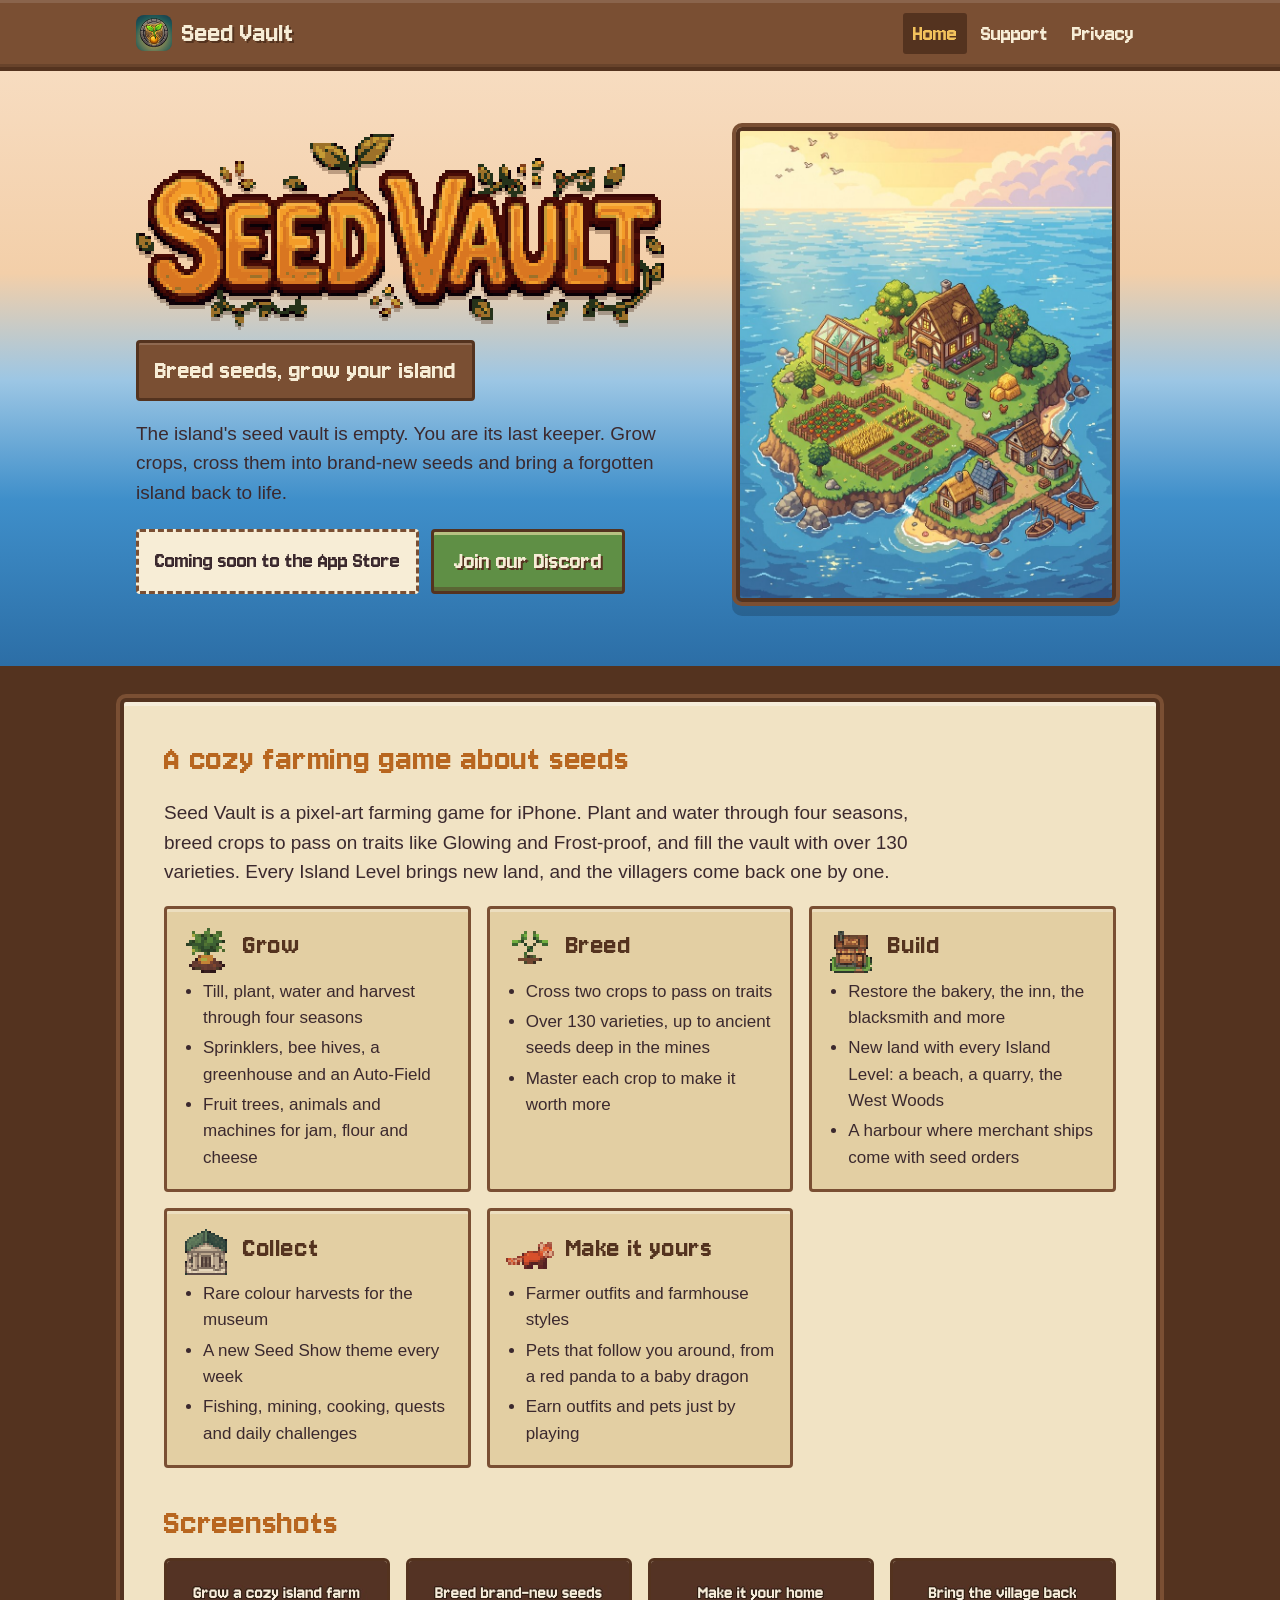
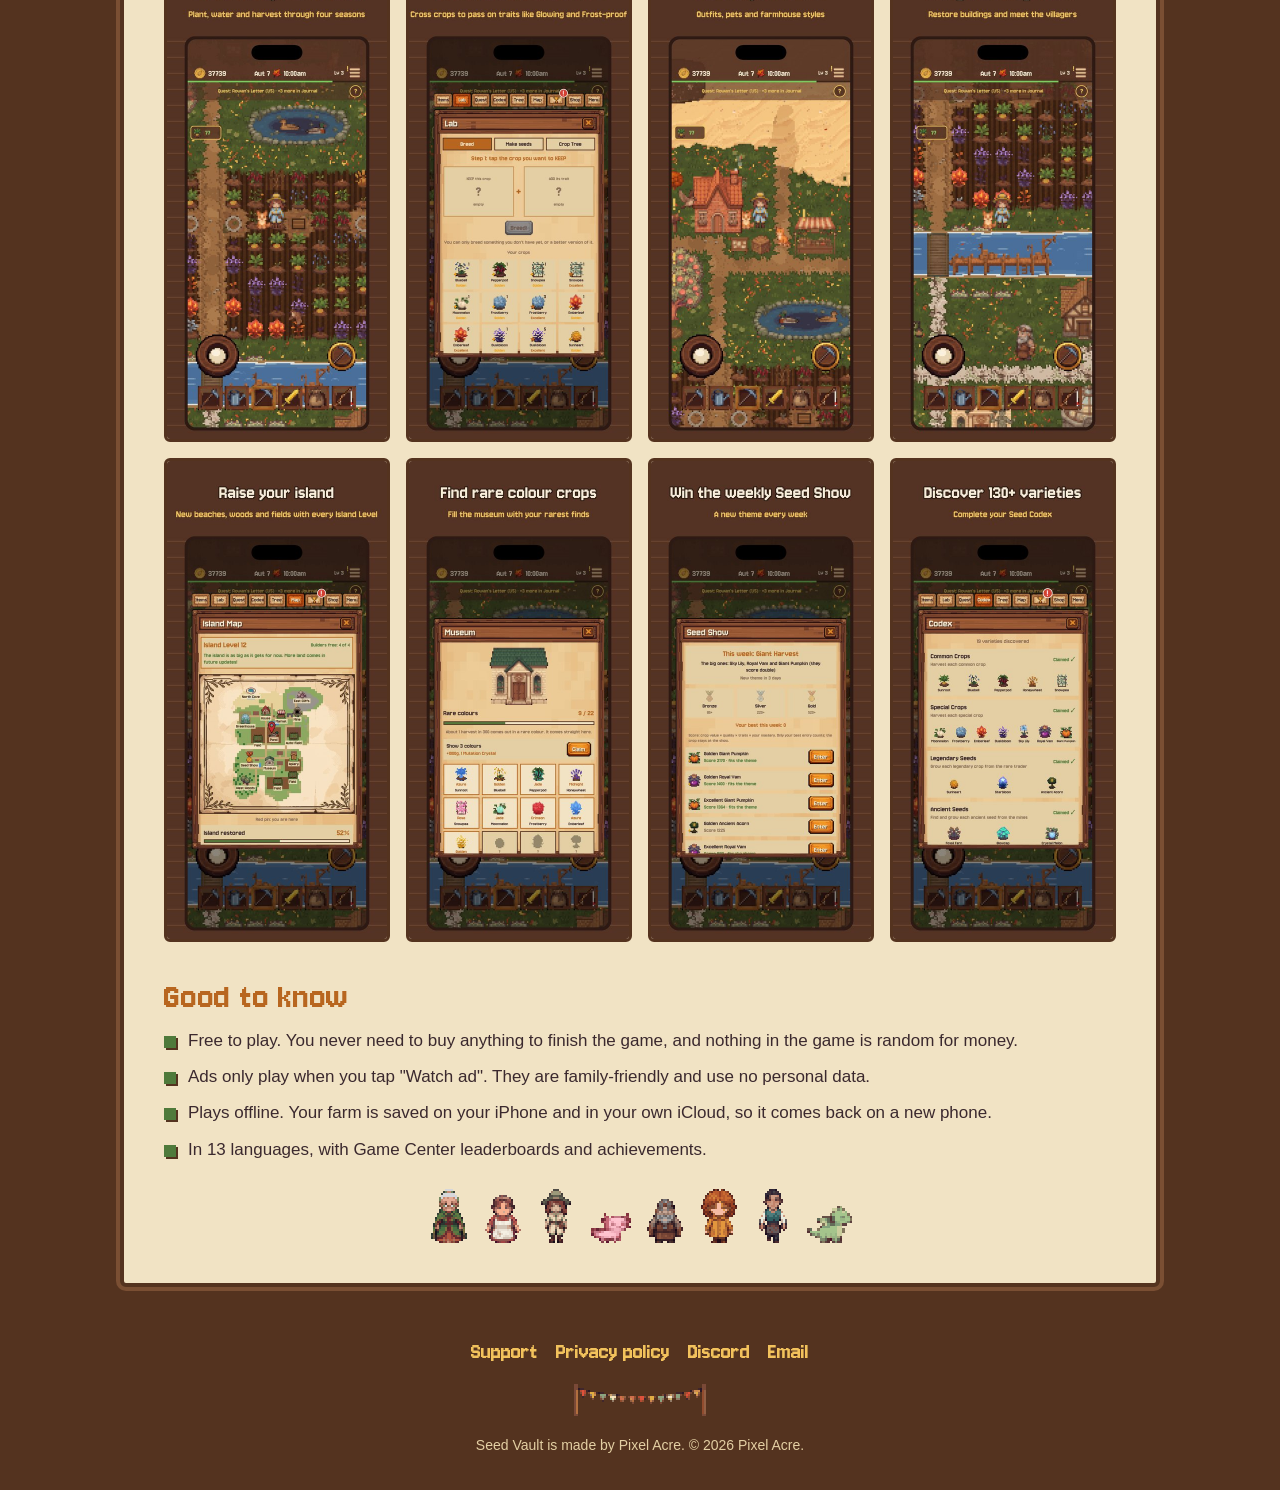
==== index.html @ 50d83bbb "Add files via upload" ====
<!doctype html>
<html lang="en">
<head>
  <meta charset="utf-8">
  <meta name="viewport" content="width=device-width, initial-scale=1">
  <title>Seed Vault: Island Farm</title>
  <meta name="description" content="Seed Vault is a cozy pixel-art farming game for iPhone: grow crops, breed brand-new seeds and bring a forgotten island back to life. Made by Pixel Acre.">
  <meta name="theme-color" content="#7a4f33">
  <meta property="og:title" content="Seed Vault: Island Farm">
  <meta property="og:description" content="Breed seeds, grow your island. A cozy pixel-art farming game for iPhone.">
  <meta property="og:image" content="images/icon-512.png">
  <link rel="icon" type="image/png" sizes="32x32" href="images/favicon-32.png">
  <link rel="icon" type="image/png" sizes="64x64" href="images/favicon-64.png">
  <link rel="apple-touch-icon" href="images/apple-touch-icon.png">
  <link rel="stylesheet" href="style.css">
</head>
<body>
  <header class="topbar">
    <div class="inner">
      <a class="brand" href="index.html"><img src="images/favicon-64.png" alt=""><span>Seed Vault</span></a>
      <nav class="nav" aria-label="Pages">
        <a href="index.html" aria-current="page">Home</a>
        <a href="support.html">Support</a>
        <a href="privacy.html">Privacy</a>
      </nav>
    </div>
  </header>

  <section class="hero">
    <div class="inner">
      <div>
        <h1 style="margin:0"><img class="logo px" src="images/logo.png" width="528" height="192" alt="Seed Vault"></h1>
        <p class="tagline">Breed seeds, grow your island</p>
        <p class="lead">The island's seed vault is empty. You are its last keeper. Grow crops, cross them into brand-new seeds and bring a forgotten island back to life.</p>
        <div class="buttons">
          <span class="soon">Coming soon to the App Store</span>
          <a class="btn green" href="https://discord.gg/SpHXpKDzth">Join our Discord</a>
        </div>
      </div>
      <img class="island" src="images/island.jpg" width="780" height="1398" alt="A small pixel-art island in the sea with a farmhouse, fields, a greenhouse and a harbour">
    </div>
  </section>

  <main>
    <section class="panel">
      <h2>A cozy farming game about seeds</h2>
      <p class="intro">Seed Vault is a pixel-art farming game for iPhone. Plant and water through four seasons, breed crops to pass on traits like Glowing and Frost-proof, and fill the vault with over 130 varieties. Every Island Level brings new land, and the villagers come back one by one.</p>

      <div class="features">
        <div class="card">
          <div class="head"><img class="px" src="images/sprites/crop_sunroot_3.png" alt=""><h3>Grow</h3></div>
          <ul>
            <li>Till, plant, water and harvest through four seasons</li>
            <li>Sprinklers, bee hives, a greenhouse and an Auto-Field</li>
            <li>Fruit trees, animals and machines for jam, flour and cheese</li>
          </ul>
        </div>
        <div class="card">
          <div class="head"><img class="px" src="images/sprites/ui_icon_breed.png" alt=""><h3>Breed</h3></div>
          <ul>
            <li>Cross two crops to pass on traits</li>
            <li>Over 130 varieties, up to ancient seeds deep in the mines</li>
            <li>Master each crop to make it worth more</li>
          </ul>
        </div>
        <div class="card">
          <div class="head"><img class="px" src="images/sprites/map_icon_bakery.png" alt=""><h3>Build</h3></div>
          <ul>
            <li>Restore the bakery, the inn, the blacksmith and more</li>
            <li>New land with every Island Level: a beach, a quarry, the West Woods</li>
            <li>A harbour where merchant ships come with seed orders</li>
          </ul>
        </div>
        <div class="card">
          <div class="head"><img class="px" src="images/sprites/map_icon_museum.png" alt=""><h3>Collect</h3></div>
          <ul>
            <li>Rare colour harvests for the museum</li>
            <li>A new Seed Show theme every week</li>
            <li>Fishing, mining, cooking, quests and daily challenges</li>
          </ul>
        </div>
        <div class="card">
          <div class="head"><img class="px" src="images/sprites/pet_redpanda.png" alt=""><h3>Make it yours</h3></div>
          <ul>
            <li>Farmer outfits and farmhouse styles</li>
            <li>Pets that follow you around, from a red panda to a baby dragon</li>
            <li>Earn outfits and pets just by playing</li>
          </ul>
        </div>
      </div>

      <h2>Screenshots</h2>
      <div class="shots">
        <img src="images/shots/01_farm.jpg" width="440" height="956" loading="lazy" alt="Your farm with fields and crops">
        <img src="images/shots/02_lab.jpg" width="440" height="956" loading="lazy" alt="Breeding two crops in the Lab">
        <img src="images/shots/03_home.jpg" width="440" height="956" loading="lazy" alt="Inside the farmhouse">
        <img src="images/shots/04_village.jpg" width="440" height="956" loading="lazy" alt="The village with restored buildings">
        <img src="images/shots/05_map.jpg" width="440" height="956" loading="lazy" alt="The island map">
        <img src="images/shots/06_museum.jpg" width="440" height="956" loading="lazy" alt="The museum of rare colours">
        <img src="images/shots/07_seedShow.jpg" width="440" height="956" loading="lazy" alt="The weekly Seed Show">
        <img src="images/shots/08_codex.jpg" width="440" height="956" loading="lazy" alt="The Seed Codex">
      </div>

      <h2>Good to know</h2>
      <ul class="goodlist">
        <li>Free to play. You never need to buy anything to finish the game, and nothing in the game is random for money.</li>
        <li>Ads only play when you tap "Watch ad". They are family-friendly and use no personal data.</li>
        <li>Plays offline. Your farm is saved on your iPhone and in your own iCloud, so it comes back on a new phone.</li>
        <li>In 13 languages, with Game Center leaderboards and achievements.</li>
      </ul>

      <div class="folks" aria-hidden="true">
        <img class="px" src="images/sprites/npc_wren.png" alt="">
        <img class="px" src="images/sprites/npc_pip.png" alt="">
        <img class="px" src="images/sprites/player_down_0.png" alt="">
        <img class="px pet" src="images/sprites/pet_axolotl.png" alt="">
        <img class="px" src="images/sprites/npc_bram.png" alt="">
        <img class="px" src="images/sprites/npc_nell.png" alt="">
        <img class="px" src="images/sprites/npc_tavi.png" alt="">
        <img class="px pet" src="images/sprites/pet_dragon.png" alt="">
      </div>
    </section>
  </main>

  <footer>
    <div class="links">
      <a href="support.html">Support</a>
      <a href="privacy.html">Privacy policy</a>
      <a href="https://discord.gg/SpHXpKDzth">Discord</a>
      <a href="mailto:pixelacregames@gmail.com">Email</a>
    </div>
    <img class="px" src="images/sprites/festival_banner.png" alt="">
    <p>Seed Vault is made by Pixel Acre. © 2026 Pixel Acre.</p>
  </footer>
</body>
</html>
---- style.css ----
/* Seed Vault website. Colours are the game's own (UI/PixelStyle.swift). */
@font-face {
  font-family: "Jersey 10";
  src: url("fonts/Jersey10.ttf") format("truetype");
  font-display: swap;
}

:root {
  --parchment: #f1e3c4;
  --parchment-dark: #e3cfa3;
  --paper: #f7edd6;
  --ink: #3b292e;
  --ink-muted: #8a6e59;
  --amber: #f2c25c;
  --amber-deep: #b8661f;
  --green: #4f7a3b;
  --wood: #7a4f33;
  --wood-dark: #54331f;
  --sky: #f7dcc0;
  --sea: #3f8fca;
  --sea-deep: #2c6ea6;
  --pixel: "Jersey 10", "Courier New", monospace;
  --text: -apple-system, BlinkMacSystemFont, "Segoe UI", Roboto, "Helvetica Neue", Arial, sans-serif;
}

* { box-sizing: border-box; }

html { -webkit-text-size-adjust: 100%; }

body {
  margin: 0;
  background: var(--wood-dark);
  color: var(--ink);
  font-family: var(--text);
  font-size: 17px;
  line-height: 1.55;
}

img.px { image-rendering: pixelated; image-rendering: crisp-edges; }

a { color: var(--amber-deep); }
a:hover { color: var(--wood-dark); }

h1, h2, h3, .pixel {
  font-family: var(--pixel);
  font-weight: normal;
  letter-spacing: 0.02em;
  line-height: 1.1;
}

/* Top bar */
.topbar {
  background: var(--wood);
  border-bottom: 4px solid var(--wood-dark);
  box-shadow: inset 0 -3px 0 rgba(0, 0, 0, 0.15), inset 0 3px 0 rgba(255, 255, 255, 0.12);
}
.topbar .inner {
  max-width: 1040px;
  margin: 0 auto;
  padding: 10px 16px;
  display: flex;
  align-items: center;
  justify-content: space-between;
  gap: 12px;
}
.brand {
  display: flex;
  align-items: center;
  gap: 10px;
  color: var(--paper);
  text-decoration: none;
  font-family: var(--pixel);
  font-size: 30px;
  text-shadow: 2px 2px 0 var(--wood-dark);
}
.brand:hover { color: var(--amber); }
.brand img { width: 36px; height: 36px; border-radius: 8px; }
.nav { display: flex; gap: 4px; flex-wrap: wrap; justify-content: flex-end; }
.nav a {
  font-family: var(--pixel);
  font-size: 24px;
  color: var(--paper);
  text-decoration: none;
  padding: 2px 10px;
  border-radius: 3px;
}
.nav a:hover, .nav a[aria-current="page"] { background: var(--wood-dark); color: var(--amber); }
.brand span { white-space: nowrap; }
@media (max-width: 480px) {
  .brand span { position: absolute; width: 1px; height: 1px; overflow: hidden; clip: rect(0 0 0 0); }
  .nav { flex-wrap: nowrap; }
  .nav a { font-size: 22px; padding: 2px 8px; }
}

/* Hero */
.hero {
  background: linear-gradient(180deg, var(--sky) 0%, #f3cfa9 34%, #9cc6e4 52%, var(--sea) 72%, var(--sea-deep) 100%);
  border-bottom: 4px solid var(--wood-dark);
}
.hero .inner {
  max-width: 1040px;
  margin: 0 auto;
  padding: 40px 16px 48px;
  display: grid;
  grid-template-columns: 1fr;
  gap: 28px;
  align-items: center;
  justify-items: center;
  text-align: center;
}
.hero .logo { width: min(100%, 528px); height: auto; filter: drop-shadow(0 4px 0 rgba(84, 51, 31, 0.35)); }
.tagline {
  display: inline-block;
  margin: 6px 0 0;
  padding: 6px 16px;
  font-family: var(--pixel);
  font-size: 28px;
  color: var(--paper);
  background: var(--wood);
  border: 3px solid var(--wood-dark);
  border-radius: 4px;
  box-shadow: inset 0 2px 0 rgba(255, 255, 255, 0.15);
}
.hero p.lead {
  max-width: 34em;
  margin: 18px auto 0;
  font-size: 19px;
  color: var(--ink);
}
.buttons { display: flex; gap: 12px; flex-wrap: wrap; justify-content: center; margin-top: 22px; }
.island {
  width: min(100%, 380px);
  height: auto;
  aspect-ratio: 4 / 5;
  object-fit: cover;
  object-position: 50% 80%;   /* the island, not the sky above it */
  border: 4px solid var(--wood-dark);
  border-radius: 6px;
  box-shadow: 0 0 0 4px var(--wood), 0 10px 0 4px rgba(0, 0, 0, 0.18);
  display: block;
}

@media (min-width: 860px) {
  .hero .inner { grid-template-columns: 1.25fr 1fr; text-align: left; justify-items: start; padding: 56px 16px 64px; }
  .hero .buttons { justify-content: flex-start; }
  .hero p.lead { margin-left: 0; }
  .hero .island { justify-self: center; }
}

/* Buttons, like the game's amber planks */
.btn {
  display: inline-flex;
  align-items: center;
  gap: 8px;
  font-family: var(--pixel);
  font-size: 26px;
  line-height: 1;
  padding: 10px 20px 12px;
  color: var(--paper);
  text-decoration: none;
  background: #d9892f;
  border: 3px solid var(--wood-dark);
  border-radius: 4px;
  box-shadow: inset 0 3px 0 rgba(255, 236, 180, 0.55), inset 0 -4px 0 rgba(84, 51, 31, 0.45);
  text-shadow: 2px 2px 0 var(--wood-dark);
  cursor: pointer;
}
.btn:hover { background: #e59a3f; color: var(--paper); }
.btn:active { transform: translateY(1px); box-shadow: inset 0 2px 0 rgba(84, 51, 31, 0.45); }
.btn.green { background: #5f8f45; }
.btn.green:hover { background: #6ea152; }
.btn.quiet { background: var(--parchment-dark); color: var(--ink); text-shadow: none; }
.btn.quiet:hover { background: var(--paper); }
.soon {
  display: inline-flex;
  align-items: center;
  font-family: var(--pixel);
  font-size: 24px;
  padding: 10px 16px 12px;
  color: var(--ink);
  background: var(--paper);
  border: 3px dashed var(--wood);
  border-radius: 4px;
}

/* Page body: parchment panel on wood */
main { padding: 0 16px; }
.panel {
  max-width: 1040px;
  margin: 28px auto;
  background: var(--parchment);
  border: 4px solid var(--wood-dark);
  border-radius: 6px;
  box-shadow: 0 0 0 4px var(--wood), inset 0 4px 0 rgba(255, 255, 255, 0.35);
  padding: 28px 22px 32px;
}
@media (min-width: 700px) { .panel { padding: 36px 40px 40px; } }
.panel.narrow { max-width: 780px; }
.panel h1 { font-size: 52px; margin: 0 0 6px; color: var(--wood-dark); }
.panel h2 { font-size: 38px; margin: 34px 0 10px; color: var(--amber-deep); }
.panel h2:first-child { margin-top: 0; }
.panel h3 { font-size: 30px; margin: 0 0 6px; color: var(--wood-dark); }
.muted { color: var(--ink-muted); }
.intro { font-size: 19px; max-width: 40em; }

/* Feature cards */
.features {
  display: grid;
  grid-template-columns: repeat(auto-fit, minmax(230px, 1fr));
  gap: 16px;
  margin-top: 18px;
}
.card {
  background: var(--parchment-dark);
  border: 3px solid var(--wood);
  border-radius: 4px;
  padding: 16px 16px 14px;
  box-shadow: inset 0 3px 0 rgba(255, 255, 255, 0.3);
}
.card .head { display: flex; align-items: center; gap: 12px; margin-bottom: 6px; }
.card .head img { width: 48px; height: 48px; object-fit: contain; }
.card ul { margin: 0; padding-left: 20px; }
.card li { margin: 4px 0; }

/* Screenshots: a grid of whole pictures (2 per row on phones, 4 on wider screens) */
.shots {
  display: grid;
  grid-template-columns: repeat(2, 1fr);
  gap: 12px;
  margin-top: 14px;
}
@media (min-width: 700px) { .shots { grid-template-columns: repeat(4, 1fr); gap: 16px; } }
.shots img {
  width: 100%;
  height: auto;
  border: 3px solid var(--wood-dark);
  border-radius: 6px;
  background: var(--wood);
}

.goodlist { list-style: none; padding: 0; margin: 10px 0 0; display: grid; gap: 10px; }
.goodlist li { display: flex; gap: 12px; align-items: flex-start; }
.goodlist li::before { content: ""; flex: 0 0 12px; height: 12px; margin-top: 8px; background: var(--green); box-shadow: 2px 2px 0 var(--wood-dark); }

/* Characters strip */
.folks { display: flex; gap: 14px; align-items: flex-end; justify-content: center; flex-wrap: wrap; margin: 24px 0 0; }
.folks img { height: 56px; width: auto; }
.folks img.pet { height: 40px; }

/* Support */
.contact {
  display: grid;
  grid-template-columns: 1fr;
  gap: 16px;
  margin: 18px 0 8px;
}
@media (min-width: 700px) { .contact { grid-template-columns: 1fr 1fr; } }
.contact .card p { margin: 6px 0 14px; }
.email { font-family: var(--pixel); font-size: 26px; word-break: break-all; color: var(--wood-dark); }

details {
  background: var(--paper);
  border: 3px solid var(--wood);
  border-radius: 4px;
  margin: 10px 0;
  padding: 0 16px;
}
details[open] { padding-bottom: 12px; }
summary {
  cursor: pointer;
  font-family: var(--pixel);
  font-size: 26px;
  color: var(--wood-dark);
  padding: 10px 0 10px 28px;
  line-height: 1.15;
  list-style: none;
  position: relative;
}
summary::-webkit-details-marker { display: none; }
summary::before {
  content: "+";
  position: absolute;
  left: 0;
  top: 9px;
  width: 20px;
  text-align: center;
  color: var(--amber-deep);
}
details[open] > summary::before { content: "\2212"; }
details p { margin: 4px 0 8px; }
.path { font-weight: 600; }

/* Privacy */
.policy h2 { font-size: 32px; margin-top: 28px; }
.policy p { max-width: 42em; }
.note { background: var(--paper); border-left: 6px solid var(--amber); padding: 10px 14px; border-radius: 3px; }

/* Footer */
footer {
  color: var(--paper);
  text-align: center;
  padding: 18px 16px 34px;
}
footer .links { display: flex; gap: 6px 18px; justify-content: center; flex-wrap: wrap; font-family: var(--pixel); font-size: 24px; }
footer a { color: var(--amber); text-decoration: none; }
footer a:hover { color: var(--paper); text-decoration: underline; }
footer p { margin: 10px 0 0; font-size: 14px; color: #e3cfa3; }
footer img { width: 132px; height: 32px; margin-top: 14px; }

:focus-visible { outline: 3px solid var(--amber); outline-offset: 2px; }
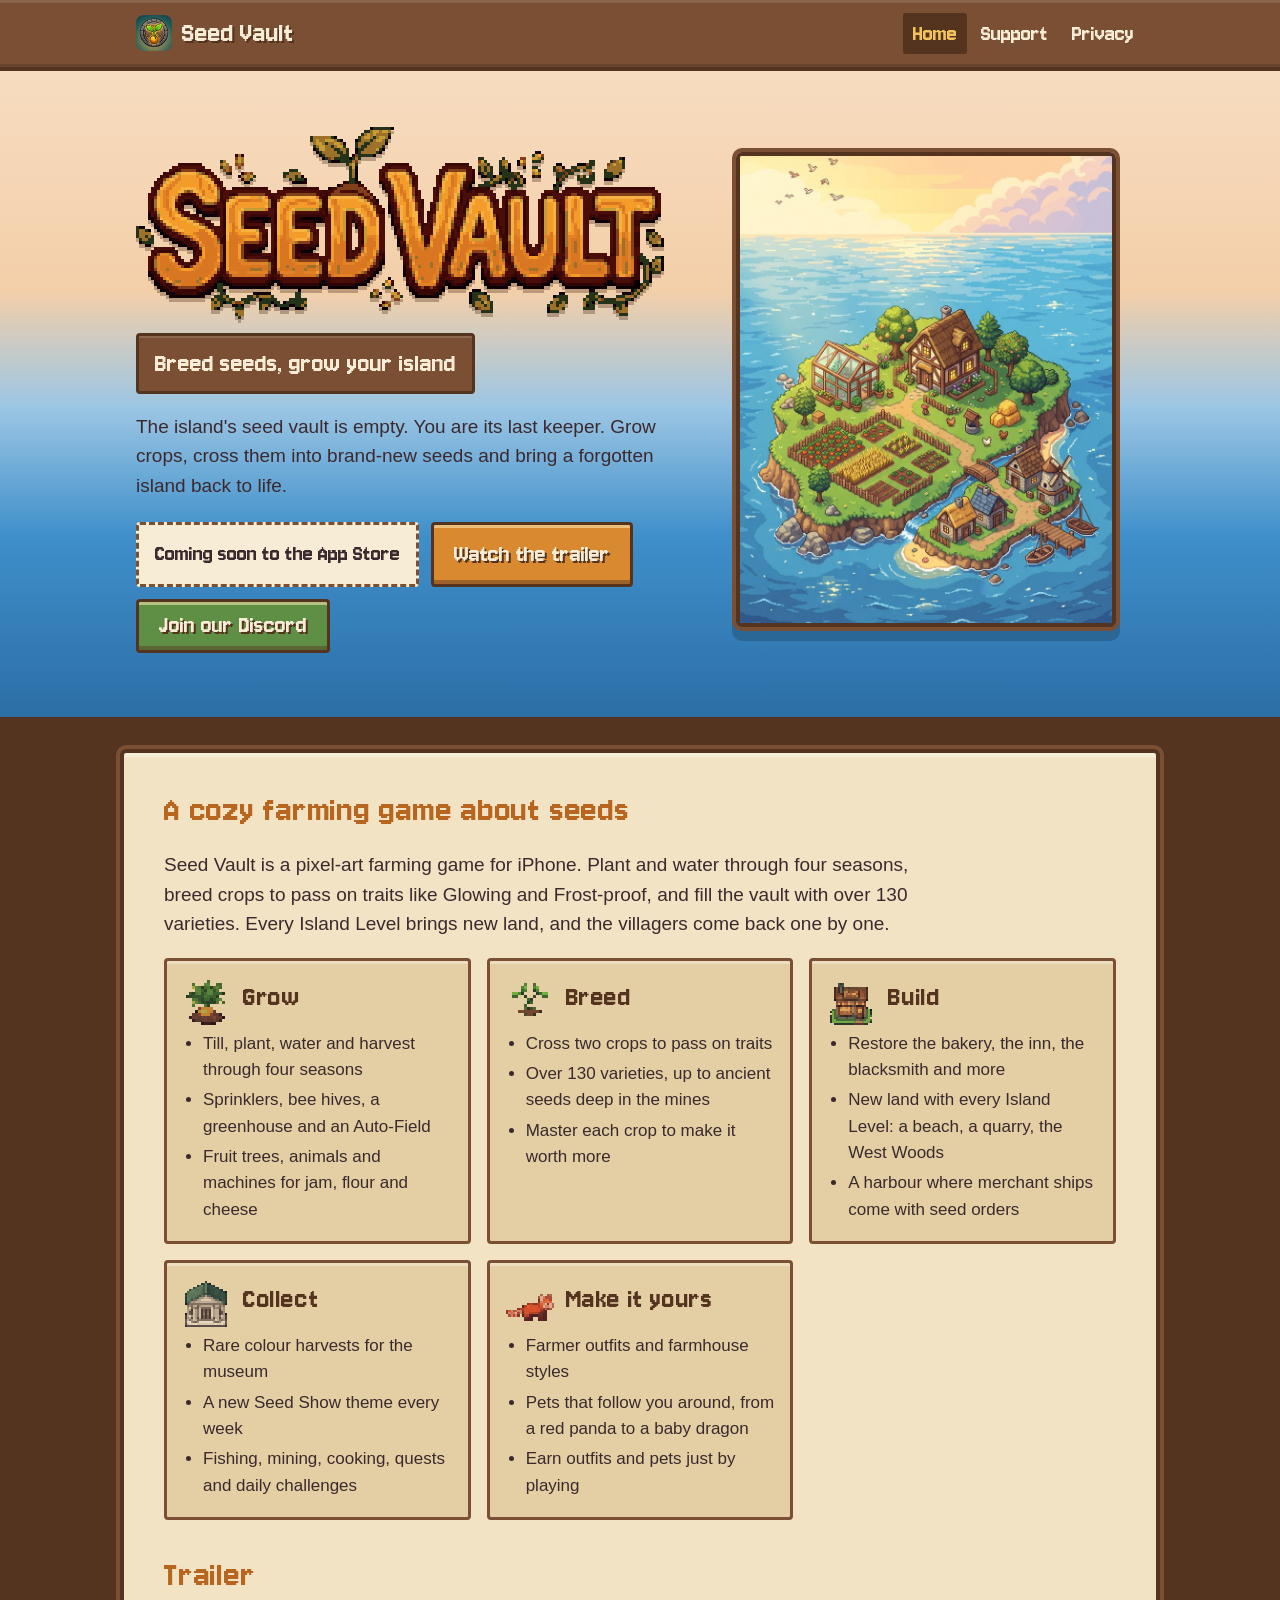
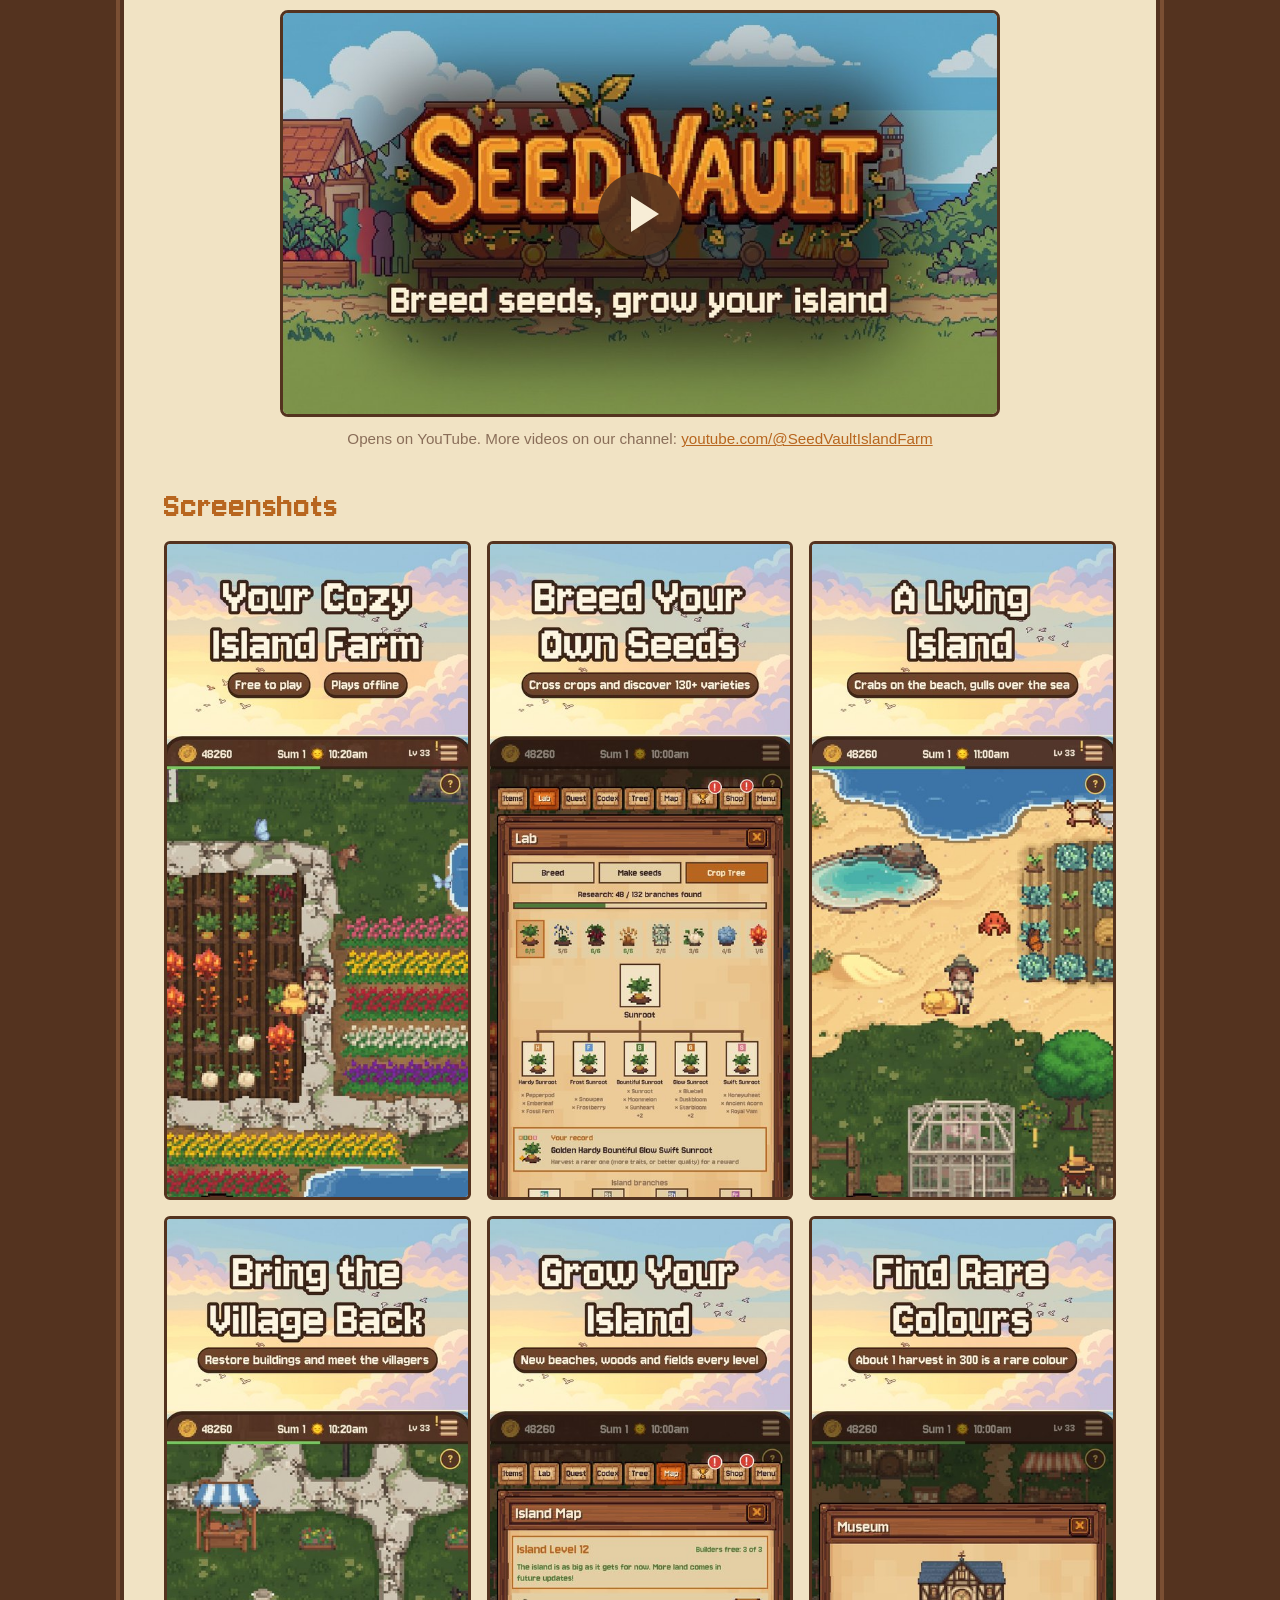
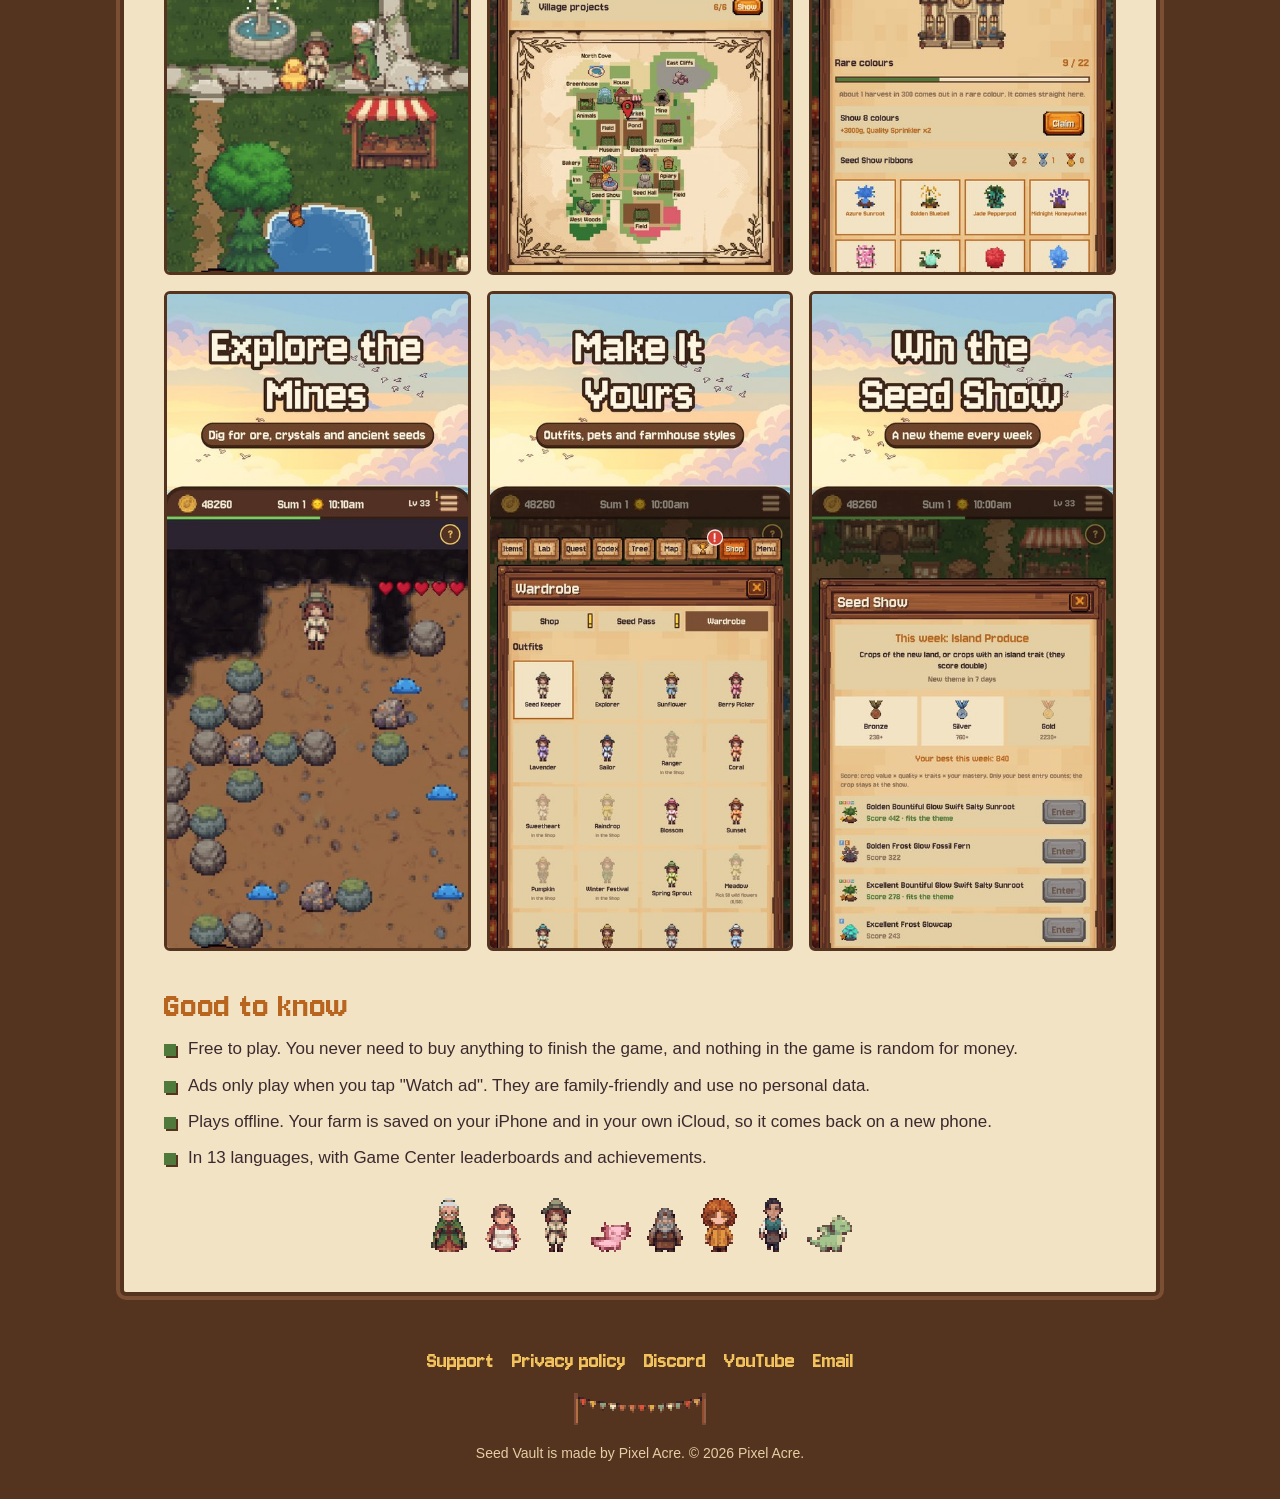
==== commit 4e91b709: "New screenshots, trailer and YouTube links - The 9 App Store screenshots replace the 8 old ones (3 p" ====
--- a/index.html
+++ b/index.html
@@ -34,6 +34,7 @@
         <p class="lead">The island's seed vault is empty. You are its last keeper. Grow crops, cross them into brand-new seeds and bring a forgotten island back to life.</p>
         <div class="buttons">
           <span class="soon">Coming soon to the App Store</span>
+          <a class="btn" href="https://youtu.be/FjSGc7VAihE">Watch the trailer</a>
           <a class="btn green" href="https://discord.gg/SpHXpKDzth">Join our Discord</a>
         </div>
       </div>
@@ -89,16 +90,24 @@
         </div>
       </div>
 
+      <h2>Trailer</h2>
+      <a class="trailer" href="https://youtu.be/FjSGc7VAihE" aria-label="Watch the Seed Vault trailer on YouTube">
+        <img src="images/trailer.jpg" width="960" height="540" loading="lazy" alt="Seed Vault: Island Farm trailer">
+        <span class="play" aria-hidden="true"><span></span></span>
+      </a>
+      <p class="trailer-note">Opens on YouTube. More videos on our channel: <a href="https://www.youtube.com/@SeedVaultIslandFarm">youtube.com/@SeedVaultIslandFarm</a></p>
+
       <h2>Screenshots</h2>
       <div class="shots">
-        <img src="images/shots/01_farm.jpg" width="440" height="956" loading="lazy" alt="Your farm with fields and crops">
-        <img src="images/shots/02_lab.jpg" width="440" height="956" loading="lazy" alt="Breeding two crops in the Lab">
-        <img src="images/shots/03_home.jpg" width="440" height="956" loading="lazy" alt="Inside the farmhouse">
-        <img src="images/shots/04_village.jpg" width="440" height="956" loading="lazy" alt="The village with restored buildings">
-        <img src="images/shots/05_map.jpg" width="440" height="956" loading="lazy" alt="The island map">
-        <img src="images/shots/06_museum.jpg" width="440" height="956" loading="lazy" alt="The museum of rare colours">
-        <img src="images/shots/07_seedShow.jpg" width="440" height="956" loading="lazy" alt="The weekly Seed Show">
-        <img src="images/shots/08_codex.jpg" width="440" height="956" loading="lazy" alt="The Seed Codex">
+        <img src="images/shots/01_farm.jpg" width="440" height="956" loading="lazy" alt="Your cozy island farm">
+        <img src="images/shots/02_breed.jpg" width="440" height="956" loading="lazy" alt="Breed your own seeds: cross crops and discover 130+ varieties">
+        <img src="images/shots/03_beach.jpg" width="440" height="956" loading="lazy" alt="A living island: crabs on the beach, gulls over the sea">
+        <img src="images/shots/04_village.jpg" width="440" height="956" loading="lazy" alt="Bring the village back: restore buildings and meet the villagers">
+        <img src="images/shots/05_map.jpg" width="440" height="956" loading="lazy" alt="Grow your island: new beaches, woods and fields every level">
+        <img src="images/shots/06_museum.jpg" width="440" height="956" loading="lazy" alt="Find rare colours: about 1 harvest in 300 is a rare colour">
+        <img src="images/shots/07_mine.jpg" width="440" height="956" loading="lazy" alt="Explore the mines: dig for ore, crystals and ancient seeds">
+        <img src="images/shots/08_wardrobe.jpg" width="440" height="956" loading="lazy" alt="Make it yours: outfits, pets and farmhouse styles">
+        <img src="images/shots/09_seedshow.jpg" width="440" height="956" loading="lazy" alt="Win the Seed Show: a new theme every week">
       </div>
 
       <h2>Good to know</h2>
@@ -127,6 +136,7 @@
       <a href="support.html">Support</a>
       <a href="privacy.html">Privacy policy</a>
       <a href="https://discord.gg/SpHXpKDzth">Discord</a>
+      <a href="https://www.youtube.com/@SeedVaultIslandFarm">YouTube</a>
       <a href="mailto:pixelacregames@gmail.com">Email</a>
     </div>
     <img class="px" src="images/sprites/festival_banner.png" alt="">
--- a/style.css
+++ b/style.css
@@ -229,7 +229,7 @@
   gap: 12px;
   margin-top: 14px;
 }
-@media (min-width: 700px) { .shots { grid-template-columns: repeat(4, 1fr); gap: 16px; } }
+@media (min-width: 700px) { .shots { grid-template-columns: repeat(3, 1fr); gap: 16px; } }
 .shots img {
   width: 100%;
   height: auto;
@@ -237,6 +237,15 @@
   border-radius: 6px;
   background: var(--wood);
 }
+
+/* Trailer: a picture that links to YouTube (no embedded player: no third-party content or cookies on this site) */
+.trailer { position: relative; display: block; max-width: 720px; margin: 14px auto 0; border: 3px solid var(--wood-dark); border-radius: 8px; overflow: hidden; background: var(--wood); }
+.trailer img { display: block; width: 100%; height: auto; }
+.trailer .play { position: absolute; inset: 0; display: grid; place-items: center; }
+.trailer .play span { position: relative; width: 84px; height: 84px; border-radius: 50%; background: rgba(84, 51, 31, 0.88); box-shadow: 0 4px 0 rgba(0, 0, 0, 0.3); transition: background 0.15s; }
+.trailer .play span::after { content: ""; position: absolute; left: 33px; top: 24px; border-left: 28px solid var(--paper); border-top: 18px solid transparent; border-bottom: 18px solid transparent; }
+.trailer:hover .play span, .trailer:focus-visible .play span { background: var(--amber-deep); }
+.trailer-note { text-align: center; color: var(--ink-muted); font-size: 0.95rem; margin: 10px 0 0; }
 
 .goodlist { list-style: none; padding: 0; margin: 10px 0 0; display: grid; gap: 10px; }
 .goodlist li { display: flex; gap: 12px; align-items: flex-start; }
